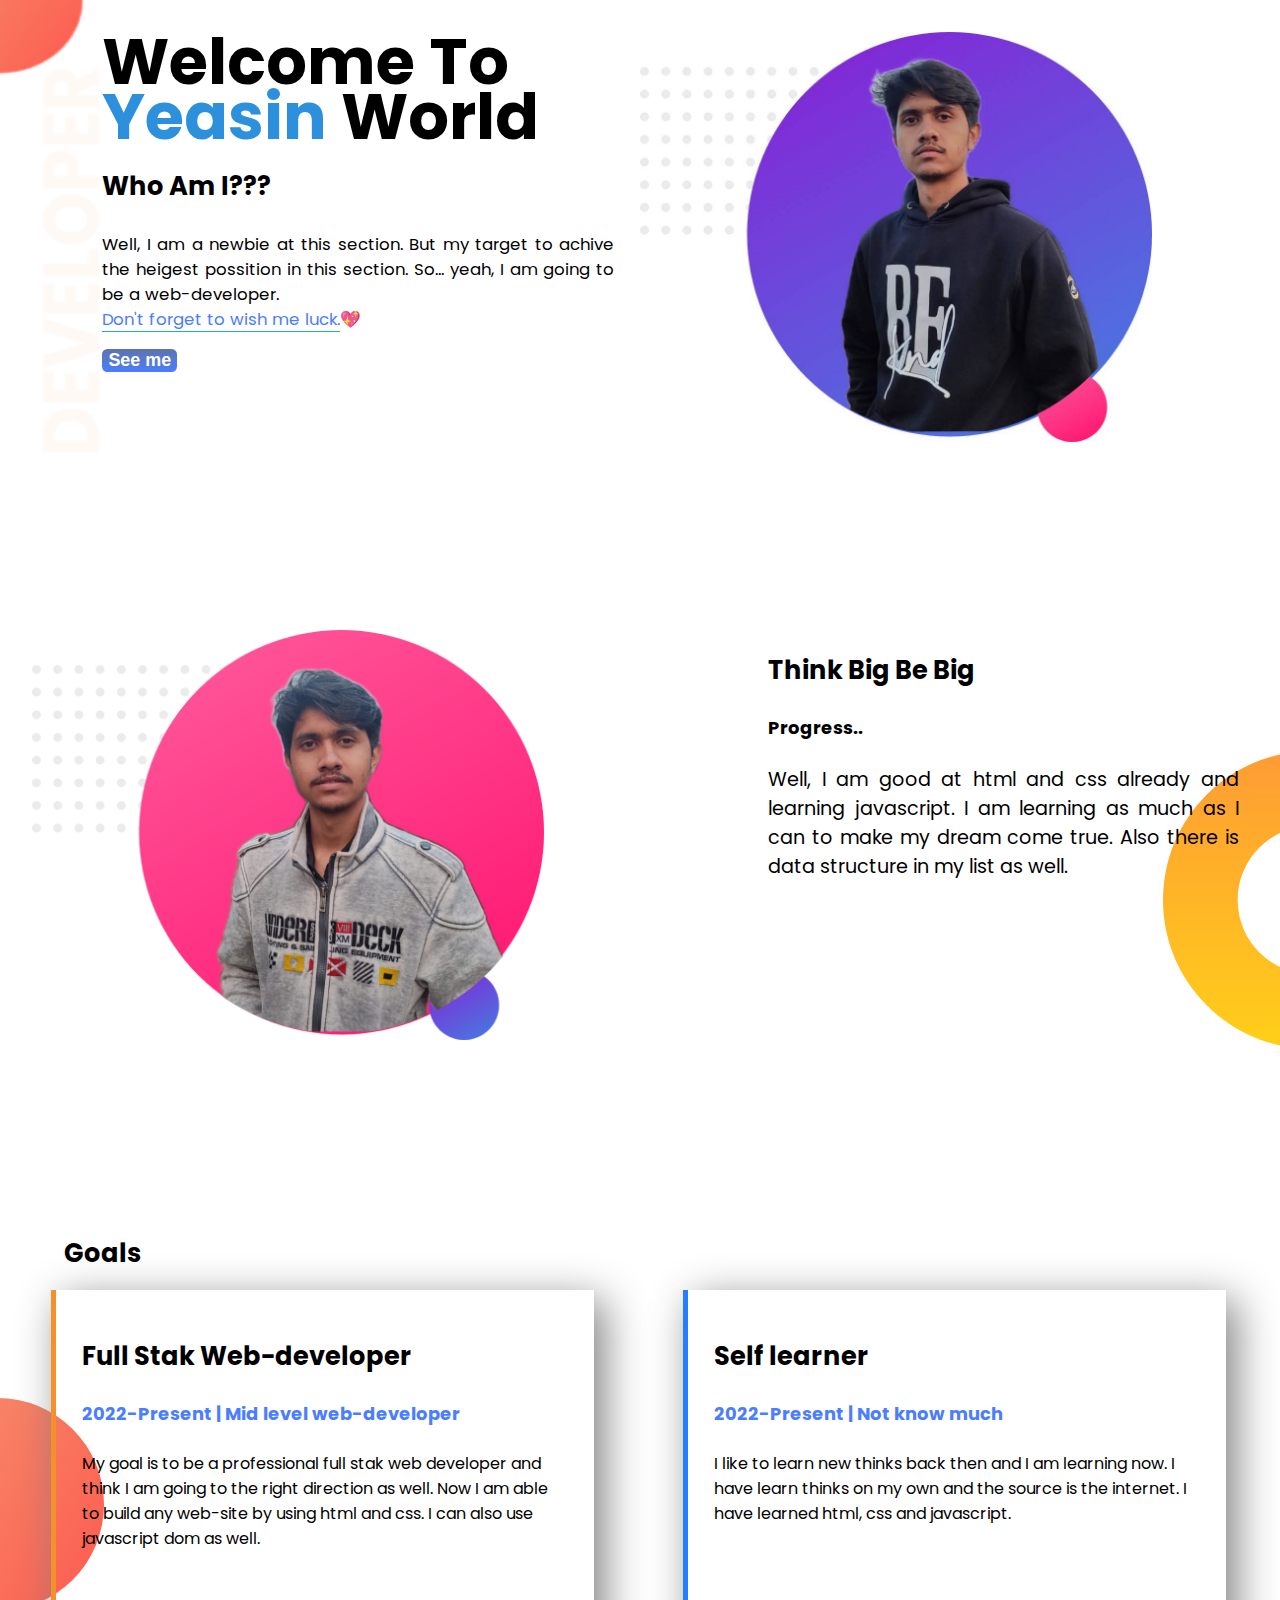
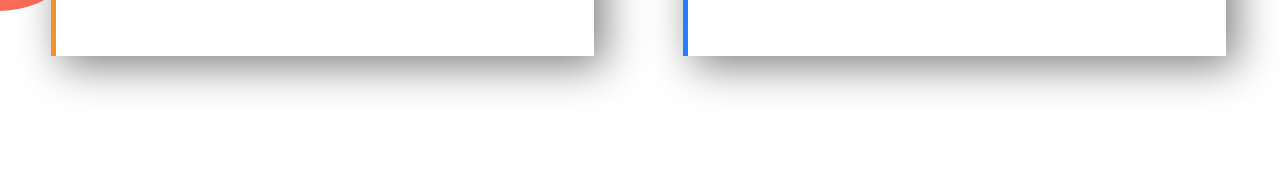
==== index.html @ 1259d53d "final update2" ====
<!DOCTYPE html>
<html lang="en">
  <head>
    <meta charset="UTF-8" />
    <meta http-equiv="X-UA-Compatible" content="IE=edge" />
    <meta name="viewport" content="width=device-width, initial-scale=1.0" />
    <title>Web Portfolio</title>
    <link rel="stylesheet" href="style.css" />
    <link rel="preconnect" href="https://fonts.googleapis.com" />
    <link rel="preconnect" href="https://fonts.gstatic.com" crossorigin />
    <link
      rel="stylesheet"
      type="text/css"
      href="https://fonts.googleapis.com/css?family=Poppins"
    />
  </head>
  <body>
    <section class="top-section">
      <div class="container">
        <div class="left-sec">
          <h1 class="top">Welcome To</h1>
          <h1 class="top"><span class="highlight-name">Yeasin</span> World</h1>
          <h3>Who Am I???</h3>
          <p>
            Well, I am a newbie at this section. But my target to achive the
            heigest possition in this section. So... yeah, I am going to be a
            web-developer. <br />
            <span>Don't forget to wish me luck.</span>💖
          </p>
          <button class="btn">
            <a
              href="https://www.linkedin.com/in/yeasin-arafat-5a35a9250/"
              target="_black"
              >See me</a
            >
          </button>
        </div>
        <div class="right-sec">
          <img src="images/after-design.jpg" alt="picture" />
        </div>
      </div>
    </section>
    <section class="middle">
      <div class="container-mid">
        <div class="left-mid">
          <img src="images/image 9.png" alt="middle" />
        </div>
        <div class="right-mid">
          <h2>Think Big Be Big</h2>
          <h4>Progress..</h4>
          <p>
            Well, I am good at html and css already and learning javascript. I
            am learning as much as I can to make my dream come true. Also there
            is data structure in my list as well.
          </p>
        </div>
      </div>
    </section>
    <section class="bottomSec">
      <h1 id="bot">Goals</h1>
      <div class="b-container">
        <div id="b-one" class="bl-half">
          <h2>Full Stak Web-developer</h2>
          <h4 class="highlight">2022-Present | Mid level web-developer</h4>
          <p>
            My goal is to be a professional full stak web developer and think I
            am going to the right direction as well. Now I am able to build any
            web-site by using html and css. I can also use javascript dom as
            well.
          </p>
        </div>
        <div id="b-two" class="br-half">
          <h2>Self learner</h2>
          <h4 class="highlight">2022-Present | Not know much</h4>
          <p>
            I like to learn new thinks back then and I am learning now. I have
            learn thinks on my own and the source is the internet. I have
            learned html, css and javascript.
          </p>
        </div>
      </div>
    </section>
  </body>
</html>
---- style.css ----
/* @media all and(min-width:601px) {
  h1.top {
    font-size: 45px;
    line-height:2vw;
  }
} */

body {
  font-family: "Poppins", sans-serif;
  margin: 0;
}
.top {
  font-size: 5vw;
  line-height: 1vw;
}
h3 {
  font-size: 2vw;
}
.top-section {
  background-image: url("images/top-banner.png");
  background-repeat: no-repeat;
  background-size: 100% 100%;
}
.top-section {
  height: 70vh;
}
.top .highlight-name {
  color: #2c90dd;
}
.container {
  max-width: 100%;
  display: float;
}
.left-sec {
  max-width: 40%;
  float: left;
  margin-top: 1%;
  margin-left: 8%;
}
.left-sec p {
  text-align: justify;
  word-spacing: 1px;
  font-size: 1.3vw;
}
.left-sec p span {
  color: #4a7dff;
  border-bottom: 0.9px solid lightseagreen;
}
.left-sec .btn a {
  text-decoration: none;
  color: #fff;
  font-weight: 700;
}
.btn {
  background-image: linear-gradient(#5f74aa, #4a7dff);
  border: none;
  border-radius: 0.3em;
  font-size: 1.4vw;
}
.right-sec {
  width: 50%;
  float: right;
}
.right-sec img {
  width: 80%;
  margin-top: 5%;
}
.middle {
  max-width: 100%;
  height: 10vh;
  background-image: url("images/dream-bg.png");
  background-repeat: no-repeat;
  background-position: right;
}
.middle {
  height: 60vh;
}
.container-mid {
  width: 100%;
  display: float;
}

.left-mid {
  float: left;
  width: 50%;
  height: 100%;
}
.left-mid img {
  width: 80%;
  margin-left: 5%;
}

.right-mid {
  float: right;
  width: 40%;
  height: 100%;
}
.right-mid p {
  text-align: justify;
  font-size: 1.5vw;
  margin-right: 8%;
}
/* bottomSec */
.bottomSec {
  height: 60vh;
  background-image: url("images/exp-bg.png");
  background-repeat: no-repeat;
  background-position: left;
}
#bot {
  margin-top: 5%;
  margin-left: 5%;
  font-size: 2vw;
}
h2 {
  font-size: 2vw;
}
h4 {
  font-size: 1.4vw;
}
.highlight {
  color: #4a7dff;
}
.b-container {
  display: float;
  max-width: 100%;
}
.bl-half,
.br-half {
  max-width: 38%;
  float: left;
  padding: 2%;
  margin: 0 3% 3% 4%;
  height: 35vh;
  box-shadow: 10px 10px 40px gray;
}
#b-one {
  border-left: 5px solid #f5912d;
}
#b-two {
  border-left: 5px solid #267dff;
}
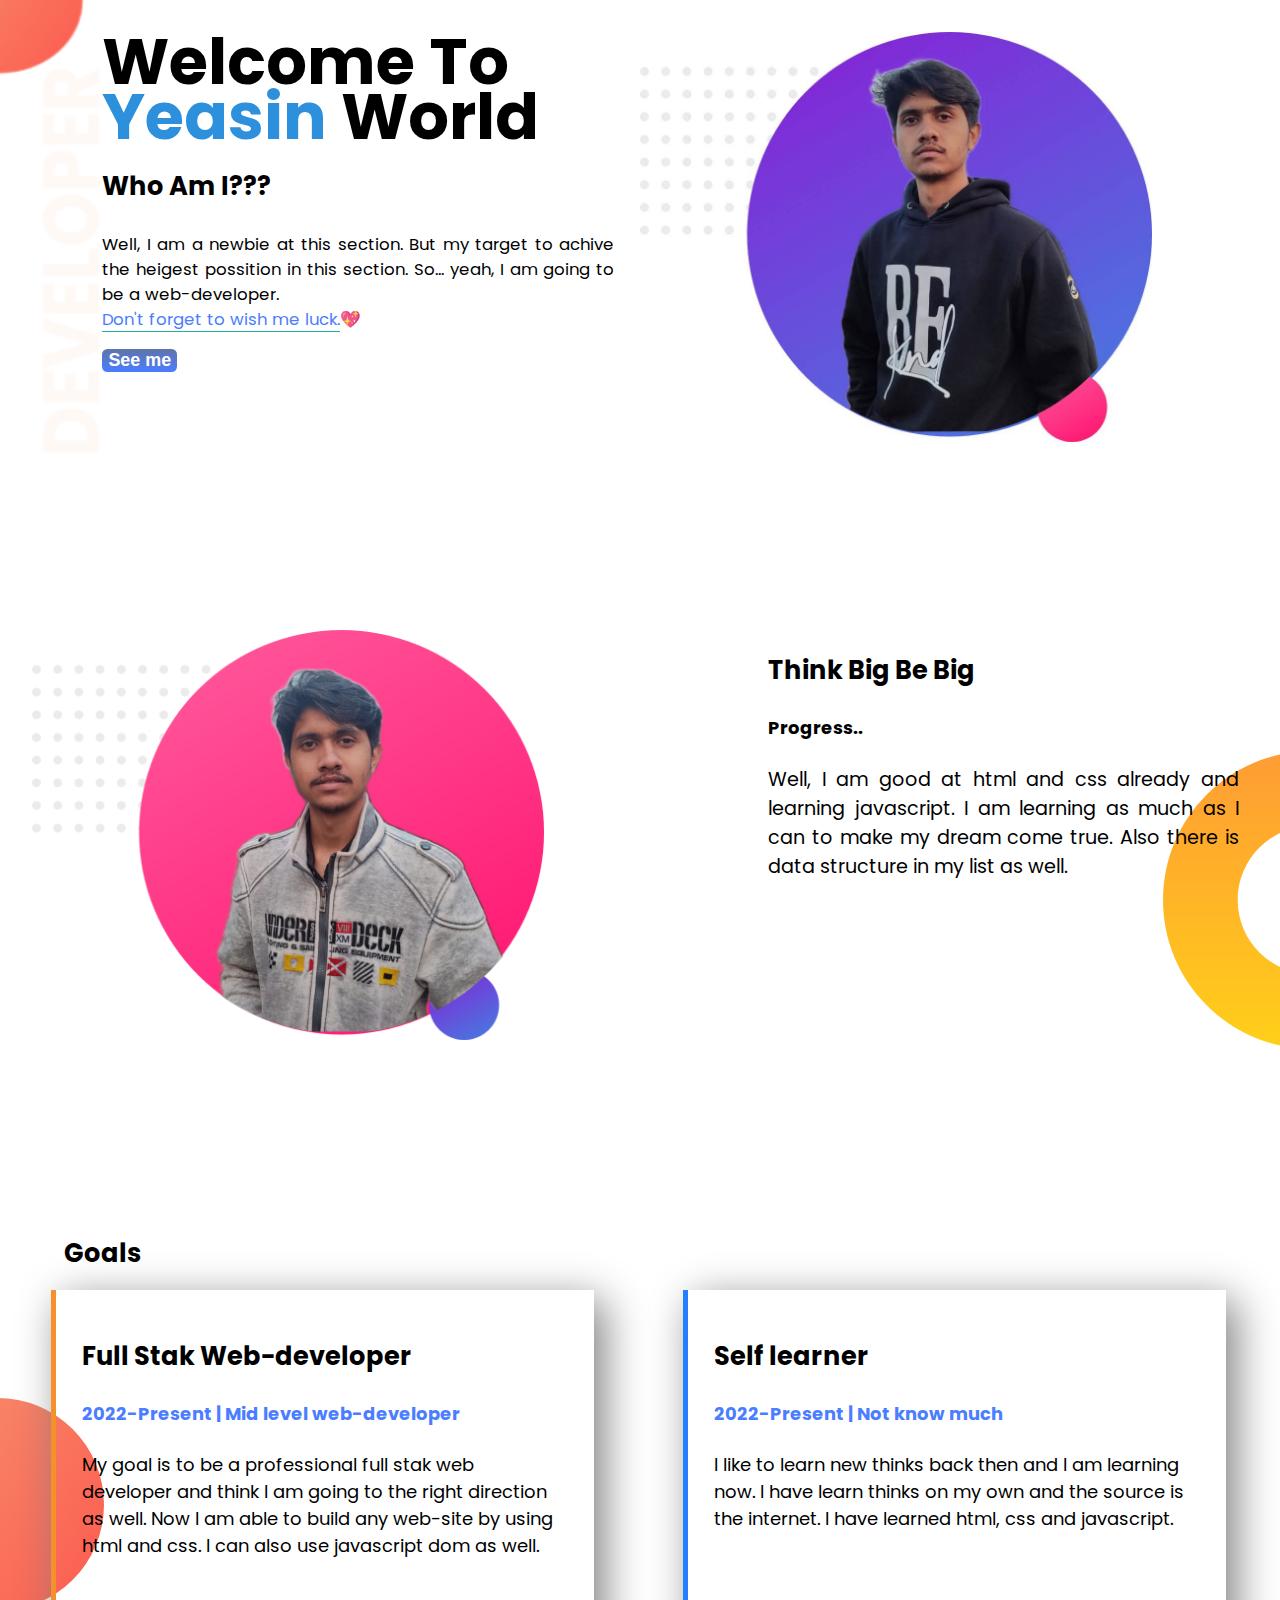
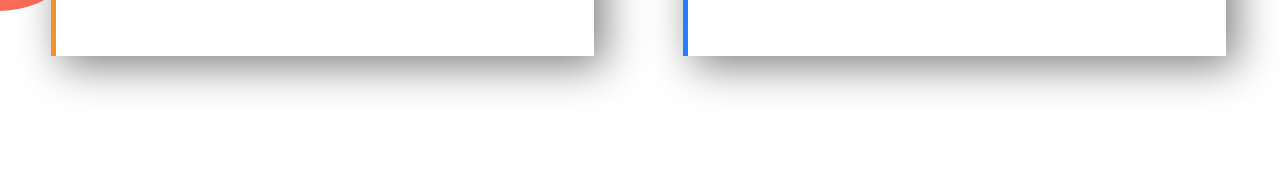
==== commit a46da9a0: "favicon update" ====
--- a/index.html
+++ b/index.html
@@ -5,6 +5,7 @@
     <meta http-equiv="X-UA-Compatible" content="IE=edge" />
     <meta name="viewport" content="width=device-width, initial-scale=1.0" />
     <title>Web Portfolio</title>
+    <link rel="icon" type="image/x-icon" href="/images/favicon.ico" />
     <link rel="stylesheet" href="style.css" />
     <link rel="preconnect" href="https://fonts.googleapis.com" />
     <link rel="preconnect" href="https://fonts.gstatic.com" crossorigin />
--- a/style.css
+++ b/style.css
@@ -134,6 +134,10 @@
   height: 35vh;
   box-shadow: 10px 10px 40px gray;
 }
+.bl-half,
+.br-half p {
+  font-size: 2vh;
+}
 #b-one {
   border-left: 5px solid #f5912d;
 }
